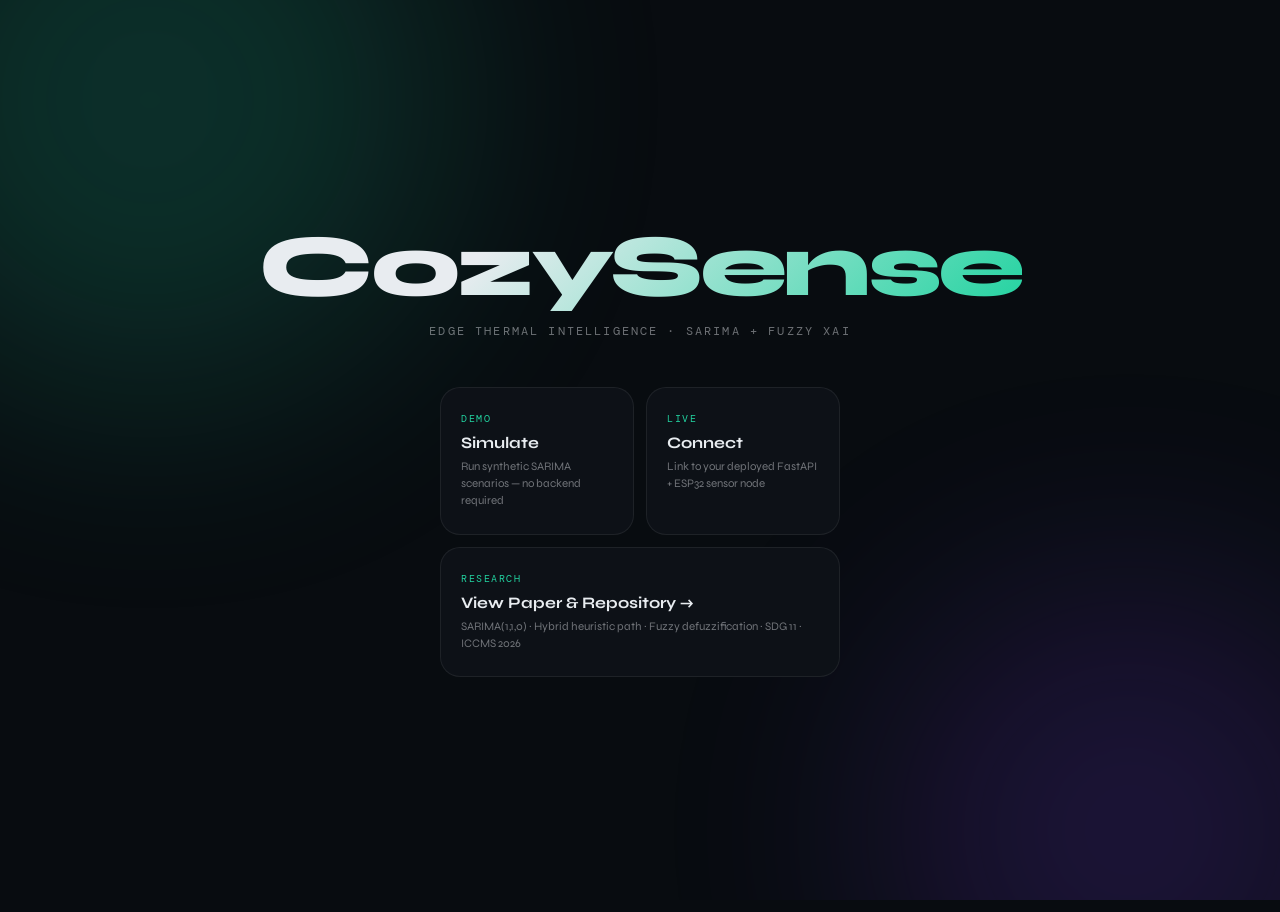
==== index.html @ 2d438de8 "feat: GitHub Pages frontend + Render deployment config" ====
<!DOCTYPE html>
<html lang="en">
<head>
  <meta charset="UTF-8" />
  <meta name="viewport" content="width=device-width, initial-scale=1.0, maximum-scale=1.0, user-scalable=no" />
  <title>CozySense | Edge Climate Intelligence</title>

  <link rel="preconnect" href="https://fonts.googleapis.com" />
  <link rel="preconnect" href="https://fonts.gstatic.com" crossorigin />
  <link href="https://fonts.googleapis.com/css2?family=DM+Mono:ital,wght@0,300;0,400;0,500;1,300&family=Syne:wght@400;600;700;800&display=swap" rel="stylesheet" />

  <style>
    /* ── DESIGN TOKENS ─────────────────────────────────────── */
    :root {
      --bg:         #080c10;
      --surface:    #0d1117;
      --surface2:   #131820;
      --border:     rgba(255,255,255,0.07);
      --border-hi:  rgba(255,255,255,0.15);
      --text:       #e8ecf0;
      --muted:      rgba(232,236,240,0.45);
      --mono:       'DM Mono', monospace;
      --sans:       'Syne', sans-serif;

      /* Semantic accent (updated by JS) */
      --accent:     #22d3a0;
      --accent-dim: rgba(34,211,160,0.12);

      /* State colours */
      --c-stable:   #22d3a0;   /* teal  */
      --c-warm:     #f59e0b;   /* amber */
      --c-hot:      #10b981;   /* green */
      --c-cold:     #60a5fa;   /* blue  */
      --c-danger:   #f87171;   /* red   */
      --c-econ:     #818cf8;   /* indigo */
    }

    *, *::before, *::after { box-sizing: border-box; margin: 0; padding: 0; }

    html, body {
      width: 100%; height: 100%; min-height: 100dvh;
      background: var(--bg);
      color: var(--text);
      font-family: var(--sans);
      overflow: hidden;
    }

    /* ── AMBIENT BACKGROUND ────────────────────────────────── */
    .ambient {
      position: fixed; inset: 0; z-index: 0; pointer-events: none;
      overflow: hidden;
    }
    .orb {
      position: absolute; border-radius: 50%;
      filter: blur(120px); opacity: 0.18;
      transition: background 2s ease, opacity 2s ease;
    }
    .orb-1 { width: 600px; height: 600px; top: -200px; left: -150px;  background: var(--accent); animation: drift1 25s infinite alternate ease-in-out; }
    .orb-2 { width: 500px; height: 500px; bottom: -180px; right: -100px; background: #7c3aed;       animation: drift2 30s infinite alternate ease-in-out; }
    @keyframes drift1 { to { transform: translate(80px, 60px); } }
    @keyframes drift2 { to { transform: translate(-60px, -80px); } }

    /* ── LAYOUT ────────────────────────────────────────────── */
    #app { position: relative; z-index: 1; height: 100dvh; display: flex; flex-direction: column; }

    /* ── SCREENS ────────────────────────────────────────────── */
    .screen {
      position: absolute; inset: 0;
      display: flex; flex-direction: column;
      align-items: center; justify-content: center;
      transition: opacity 0.5s ease, transform 0.5s ease;
    }
    .screen.hidden { opacity: 0; pointer-events: none; transform: translateY(12px); }

    /* ── ONBOARDING ─────────────────────────────────────────── */
    #screen-onboard { gap: 0; }

    .wordmark {
      font-family: var(--sans);
      font-size: clamp(3rem, 8vw, 5.5rem);
      font-weight: 800;
      letter-spacing: -0.04em;
      line-height: 1;
      background: linear-gradient(135deg, var(--text) 30%, var(--accent));
      -webkit-background-clip: text;
      -webkit-text-fill-color: transparent;
      background-clip: text;
    }
    .tagline {
      font-family: var(--mono);
      font-size: 0.75rem;
      color: var(--muted);
      letter-spacing: 0.18em;
      text-transform: uppercase;
      margin-top: 12px;
    }

    .mode-grid {
      display: grid;
      grid-template-columns: 1fr 1fr;
      gap: 12px;
      margin-top: 48px;
      width: min(400px, 90vw);
    }
    .mode-card {
      background: var(--surface);
      border: 1px solid var(--border);
      border-radius: 20px;
      padding: 24px 20px;
      cursor: pointer;
      transition: border-color 0.2s, background 0.2s, transform 0.15s;
      text-align: left;
    }
    .mode-card:hover { border-color: var(--border-hi); background: var(--surface2); transform: translateY(-2px); }
    .mode-card:active { transform: translateY(0); }
    .mode-card .label {
      font-size: 0.65rem;
      font-family: var(--mono);
      letter-spacing: 0.15em;
      text-transform: uppercase;
      color: var(--accent);
      margin-bottom: 8px;
    }
    .mode-card .title { font-size: 1rem; font-weight: 700; }
    .mode-card .desc  { font-size: 0.72rem; color: var(--muted); margin-top: 6px; line-height: 1.5; }
    .mode-card.full   { grid-column: span 2; }

    /* ── CONFIG MODAL ───────────────────────────────────────── */
    #screen-config { gap: 20px; }
    .config-box {
      background: var(--surface);
      border: 1px solid var(--border);
      border-radius: 24px;
      padding: 32px;
      width: min(420px, 90vw);
    }
    .config-box h2 { font-size: 1.1rem; font-weight: 700; margin-bottom: 6px; }
    .config-box p  { font-size: 0.78rem; color: var(--muted); margin-bottom: 24px; line-height: 1.55; }
    .field-label {
      font-family: var(--mono);
      font-size: 0.65rem;
      letter-spacing: 0.12em;
      text-transform: uppercase;
      color: var(--muted);
      margin-bottom: 8px;
      display: block;
    }
    .field-input {
      width: 100%; background: var(--bg);
      border: 1px solid var(--border);
      border-radius: 12px; padding: 12px 16px;
      color: var(--text); font-family: var(--mono); font-size: 0.85rem;
      outline: none; transition: border-color 0.2s;
    }
    .field-input:focus { border-color: var(--accent); }
    .field-hint { font-size: 0.7rem; color: var(--muted); margin-top: 6px; }
    .btn-primary {
      width: 100%; padding: 14px; border-radius: 14px;
      background: var(--accent); color: #000;
      font-family: var(--sans); font-size: 0.8rem; font-weight: 700;
      letter-spacing: 0.08em; text-transform: uppercase;
      border: none; cursor: pointer; margin-top: 24px;
      transition: opacity 0.2s, transform 0.15s;
    }
    .btn-primary:hover { opacity: 0.88; }
    .btn-primary:active { transform: scale(0.98); }
    .btn-ghost {
      background: none; border: 1px solid var(--border);
      color: var(--muted); width: 100%; padding: 12px;
      border-radius: 14px; font-family: var(--sans); font-size: 0.75rem;
      cursor: pointer; margin-top: 10px;
      transition: border-color 0.2s, color 0.2s;
    }
    .btn-ghost:hover { border-color: var(--border-hi); color: var(--text); }

    /* ── DASHBOARD ──────────────────────────────────────────── */
    #screen-dash {
      justify-content: flex-start;
      padding: 0;
      overflow-y: auto;
      overflow-x: hidden;
    }
    .dash-inner {
      width: min(420px, 100vw);
      padding: 24px 20px 32px;
      margin: 0 auto;
      display: flex;
      flex-direction: column;
      gap: 16px;
      min-height: 100dvh;
    }

    /* Top bar */
    .topbar {
      display: flex; align-items: center; justify-content: space-between;
      padding: 8px 0;
    }
    .topbar-brand { font-size: 0.9rem; font-weight: 800; letter-spacing: -0.02em; }
    .mode-badge {
      font-family: var(--mono);
      font-size: 0.6rem;
      letter-spacing: 0.15em;
      text-transform: uppercase;
      padding: 4px 10px;
      border-radius: 100px;
      border: 1px solid var(--border);
      color: var(--muted);
    }
    .mode-badge.live { border-color: var(--accent); color: var(--accent); }
    .topbar-exit {
      background: none; border: none; color: var(--muted); cursor: pointer;
      font-size: 0.7rem; font-family: var(--mono);
      letter-spacing: 0.1em; text-transform: uppercase;
      transition: color 0.2s; padding: 6px;
    }
    .topbar-exit:hover { color: var(--c-danger); }

    /* Status pill */
    .status-pill {
      display: inline-flex; align-items: center; gap: 8px;
      padding: 6px 14px;
      border-radius: 100px;
      border: 1px solid var(--border);
      background: var(--accent-dim);
      font-family: var(--mono);
      font-size: 0.65rem;
      letter-spacing: 0.12em;
      text-transform: uppercase;
      color: var(--accent);
      transition: all 0.4s ease;
      width: fit-content;
    }
    .pill-dot {
      width: 6px; height: 6px; border-radius: 50%;
      background: var(--accent);
      transition: background 0.4s ease;
    }
    .pill-dot.blink { animation: blink 0.8s infinite; }
    @keyframes blink { 0%,100%{opacity:1} 50%{opacity:0.2} }

    /* Main temp card */
    .temp-card {
      background: var(--surface);
      border: 1px solid var(--border);
      border-radius: 28px;
      padding: 32px 28px;
      position: relative;
      overflow: hidden;
      transition: border-color 0.4s ease;
    }
    .temp-card::before {
      content: '';
      position: absolute;
      inset: 0;
      background: radial-gradient(ellipse 60% 50% at 80% 20%, var(--accent-dim), transparent);
      pointer-events: none;
      transition: background 0.8s ease;
    }
    .temp-row { display: flex; align-items: flex-end; gap: 16px; }
    .temp-big {
      font-size: clamp(4.5rem, 16vw, 6.5rem);
      font-weight: 400;
      letter-spacing: -0.04em;
      line-height: 1;
      font-family: var(--sans);
      transition: color 0.4s ease;
    }
    .temp-unit { font-size: 1.8rem; color: var(--muted); margin-bottom: 12px; }
    .trend-badge {
      font-family: var(--mono);
      font-size: 0.68rem;
      letter-spacing: 0.1em;
      padding: 4px 10px;
      border-radius: 8px;
      background: var(--accent-dim);
      color: var(--accent);
      margin-bottom: 14px;
      transition: all 0.4s ease;
      align-self: center;
    }
    .cta-text {
      font-size: 0.82rem;
      line-height: 1.6;
      color: var(--muted);
      margin-top: 16px;
      min-height: 52px;
      transition: opacity 0.3s ease;
    }
    .cta-text.updating { opacity: 0.3; }

    /* Forecast grid */
    .forecast-grid { display: grid; grid-template-columns: 1fr 1fr; gap: 12px; }
    .forecast-card {
      background: var(--surface);
      border: 1px solid var(--border);
      border-radius: 20px;
      padding: 18px 20px;
      transition: border-color 0.3s;
    }
    .forecast-label {
      font-family: var(--mono);
      font-size: 0.6rem;
      letter-spacing: 0.15em;
      text-transform: uppercase;
      color: var(--muted);
      margin-bottom: 8px;
    }
    .forecast-val {
      font-size: 1.6rem;
      font-weight: 600;
      letter-spacing: -0.03em;
      transition: color 0.4s ease;
    }
    .forecast-sub {
      font-family: var(--mono);
      font-size: 0.62rem;
      color: var(--muted);
      margin-top: 4px;
    }

    /* Sparkline chart */
    .chart-card {
      background: var(--surface);
      border: 1px solid var(--border);
      border-radius: 20px;
      padding: 18px 20px;
    }
    .chart-header {
      display: flex; align-items: center; justify-content: space-between;
      margin-bottom: 14px;
    }
    .chart-title {
      font-family: var(--mono);
      font-size: 0.62rem;
      letter-spacing: 0.14em;
      text-transform: uppercase;
      color: var(--muted);
    }
    .chart-range {
      font-family: var(--mono); font-size: 0.62rem; color: var(--muted);
    }
    #sparkline { width: 100%; height: 80px; display: block; }

    /* XAI panel */
    .xai-card {
      background: var(--surface);
      border: 1px solid var(--border);
      border-radius: 20px;
      padding: 20px;
    }
    .xai-header {
      display: flex; align-items: center; gap: 10px; margin-bottom: 14px;
    }
    .xai-icon {
      width: 28px; height: 28px; border-radius: 8px;
      background: var(--accent-dim);
      display: flex; align-items: center; justify-content: center;
      flex-shrink: 0;
    }
    .xai-title {
      font-family: var(--mono);
      font-size: 0.62rem;
      letter-spacing: 0.14em;
      text-transform: uppercase;
      color: var(--muted);
    }
    .mu-bars { display: flex; flex-direction: column; gap: 8px; }
    .mu-row { display: flex; align-items: center; gap: 10px; }
    .mu-label { font-family: var(--mono); font-size: 0.65rem; color: var(--muted); width: 60px; flex-shrink: 0; }
    .mu-track { flex: 1; height: 4px; background: var(--border); border-radius: 100px; overflow: hidden; }
    .mu-fill  { height: 100%; border-radius: 100px; background: var(--accent); transition: width 0.6s ease; }
    .mu-val   { font-family: var(--mono); font-size: 0.62rem; color: var(--muted); width: 36px; text-align: right; }

    /* Demo scenario picker */
    .scenario-row {
      display: flex; gap: 8px; flex-wrap: wrap;
    }
    .scenario-btn {
      font-family: var(--mono);
      font-size: 0.6rem;
      letter-spacing: 0.1em;
      text-transform: uppercase;
      padding: 6px 12px;
      border-radius: 100px;
      border: 1px solid var(--border);
      background: none;
      color: var(--muted);
      cursor: pointer;
      transition: all 0.2s;
    }
    .scenario-btn:hover  { border-color: var(--accent); color: var(--accent); }
    .scenario-btn.active { border-color: var(--accent); color: var(--accent); background: var(--accent-dim); }

    /* Bottom controls */
    .controls {
      display: flex; gap: 10px; padding-top: 4px;
    }
    .ctrl-btn {
      flex: 1; padding: 14px;
      border-radius: 16px;
      border: 1px solid var(--border);
      background: var(--surface);
      color: var(--text);
      font-family: var(--sans); font-size: 0.72rem;
      font-weight: 700; letter-spacing: 0.05em;
      text-transform: uppercase; cursor: pointer;
      transition: all 0.2s;
    }
    .ctrl-btn:hover { border-color: var(--border-hi); }
    .ctrl-btn.danger { color: var(--c-danger); border-color: rgba(248,113,113,0.3); }
    .ctrl-btn.danger:hover { background: rgba(248,113,113,0.08); }

    /* ── ANOMALY FLASH ──────────────────────────────────────── */
    .anomaly-flash {
      position: fixed; inset: 0; z-index: 100;
      background: rgba(245, 158, 11, 0.08);
      pointer-events: none;
      opacity: 0;
      transition: opacity 0.3s ease;
    }
    .anomaly-flash.show { animation: flash-pulse 1.2s ease-in-out; }
    @keyframes flash-pulse {
      0%,100% { opacity: 0; }
      30%      { opacity: 1; }
    }

    /* Loader */
    .loader-ring {
      width: 36px; height: 36px;
      border: 3px solid var(--border);
      border-top-color: var(--accent);
      border-radius: 50%;
      animation: spin 0.9s linear infinite;
    }
    @keyframes spin { to { transform: rotate(360deg); } }

    .boot-state {
      display: flex; flex-direction: column; align-items: center; gap: 14px;
      padding: 40px 0;
    }
    .boot-msg {
      font-family: var(--mono); font-size: 0.65rem;
      letter-spacing: 0.2em; text-transform: uppercase; color: var(--muted);
    }

    /* Responsive */
    @media (max-width: 380px) {
      .temp-big { font-size: 4rem; }
      .dash-inner { padding: 16px 14px 28px; }
    }
  </style>
</head>
<body>

<div class="ambient">
  <div class="orb orb-1"></div>
  <div class="orb orb-2"></div>
</div>
<div class="anomaly-flash" id="anomaly-flash"></div>

<div id="app">

  <!-- ═══════════════════════════════ ONBOARDING ══ -->
  <div class="screen" id="screen-onboard">
    <div class="wordmark">CozySense</div>
    <div class="tagline">Edge Thermal Intelligence · SARIMA + Fuzzy XAI</div>

    <div class="mode-grid">
      <div class="mode-card" onclick="enterDemo()">
        <div class="label">Demo</div>
        <div class="title">Simulate</div>
        <div class="desc">Run synthetic SARIMA scenarios — no backend required</div>
      </div>
      <div class="mode-card" onclick="enterConfig()">
        <div class="label">Live</div>
        <div class="title">Connect</div>
        <div class="desc">Link to your deployed FastAPI + ESP32 sensor node</div>
      </div>
      <div class="mode-card full" onclick="window.open('https://github.com/clemweb3/limiting-factor-iot-forecast','_blank')">
        <div class="label">Research</div>
        <div class="title">View Paper & Repository →</div>
        <div class="desc">SARIMA(1,1,0) · Hybrid heuristic path · Fuzzy defuzzification · SDG 11 · ICCMS 2026</div>
      </div>
    </div>
  </div>

  <!-- ═══════════════════════════════ LIVE CONFIG ══ -->
  <div class="screen hidden" id="screen-config">
    <div class="config-box">
      <h2>Connect Live Backend</h2>
      <p>Point to your deployed FastAPI server. The frontend will poll <code style="font-family:var(--mono);font-size:0.8em;color:var(--accent)">/status</code> every 5 seconds.</p>

      <label class="field-label" for="api-url">Backend URL</label>
      <input class="field-input" id="api-url" type="url"
             placeholder="https://your-app.onrender.com"
             value="" />
      <div class="field-hint">Deployed on Render, Railway, or any public host</div>

      <button class="btn-primary" onclick="connectLive()">Connect & Launch</button>
      <button class="btn-ghost"   onclick="goBack()">← Back</button>
    </div>
  </div>

  <!-- ═══════════════════════════════ DASHBOARD ══ -->
  <div class="screen hidden" id="screen-dash">
    <div class="dash-inner">

      <!-- Top bar -->
      <div class="topbar">
        <span class="topbar-brand">CozySense</span>
        <span class="mode-badge" id="mode-badge">DEMO</span>
        <button class="topbar-exit" onclick="exitSession()">Exit</button>
      </div>

      <!-- Status pill -->
      <div>
        <div class="status-pill" id="status-pill">
          <span class="pill-dot" id="pill-dot"></span>
          <span id="pill-text">Initializing</span>
        </div>
      </div>

      <!-- Temp card -->
      <div class="temp-card" id="temp-card">
        <div class="temp-row">
          <div class="temp-big" id="temp-display">--</div>
          <div class="temp-unit">°C</div>
          <div class="trend-badge" id="trend-badge">-- trend</div>
        </div>
        <div class="cta-text" id="cta-text">Waiting for first reading…</div>
      </div>

      <!-- Forecast -->
      <div class="forecast-grid">
        <div class="forecast-card">
          <div class="forecast-label">30 min outlook</div>
          <div class="forecast-val" id="fc-30">--</div>
          <div class="forecast-sub" id="fc-30-delta">--</div>
        </div>
        <div class="forecast-card">
          <div class="forecast-label">60 min outlook</div>
          <div class="forecast-val" id="fc-60">--</div>
          <div class="forecast-sub" id="fc-60-delta">--</div>
        </div>
      </div>

      <!-- Sparkline -->
      <div class="chart-card">
        <div class="chart-header">
          <span class="chart-title">Temperature history</span>
          <span class="chart-range" id="chart-range">-- samples</span>
        </div>
        <svg id="sparkline" viewBox="0 0 380 80" preserveAspectRatio="none"></svg>
      </div>

      <!-- XAI fuzzy panel -->
      <div class="xai-card">
        <div class="xai-header">
          <div class="xai-icon">
            <svg width="14" height="14" viewBox="0 0 24 24" fill="none" stroke="currentColor" stroke-width="2" stroke-linecap="round">
              <path d="M12 2L2 7l10 5 10-5-10-5z"/><path d="M2 17l10 5 10-5"/><path d="M2 12l10 5 10-5"/>
            </svg>
          </div>
          <span class="xai-title">Fuzzy membership · XAI transparency</span>
        </div>
        <div class="mu-bars">
          <div class="mu-row">
            <span class="mu-label">μ Heat</span>
            <div class="mu-track"><div class="mu-fill" id="mu-heat" style="width:0%"></div></div>
            <span class="mu-val" id="mu-heat-val">0.00</span>
          </div>
          <div class="mu-row">
            <span class="mu-label">μ Warm</span>
            <div class="mu-track"><div class="mu-fill" id="mu-warm" style="width:0%;background:var(--c-warm)"></div></div>
            <span class="mu-val" id="mu-warm-val">0.00</span>
          </div>
          <div class="mu-row">
            <span class="mu-label">μ Cold</span>
            <div class="mu-track"><div class="mu-fill" id="mu-cold" style="width:0%;background:var(--c-cold)"></div></div>
            <span class="mu-val" id="mu-cold-val">0.00</span>
          </div>
        </div>
      </div>

      <!-- Demo scenario picker (only in demo mode) -->
      <div id="scenario-panel">
        <div class="chart-title" style="margin-bottom:10px">Inject scenario</div>
        <div class="scenario-row">
          <button class="scenario-btn active" onclick="setScenario('stable')"        id="sc-stable">Stable</button>
          <button class="scenario-btn"        onclick="setScenario('morning_rise')"  id="sc-morning_rise">Morning rise</button>
          <button class="scenario-btn"        onclick="setScenario('thermal_shock')" id="sc-thermal_shock">Thermal shock</button>
          <button class="scenario-btn"        onclick="setScenario('cold_event')"    id="sc-cold_event">Cold event</button>
          <button class="scenario-btn"        onclick="setScenario('proactive')"     id="sc-proactive">Proactive</button>
        </div>
      </div>

      <!-- Controls -->
      <div class="controls">
        <button class="ctrl-btn" id="pause-btn" onclick="togglePause()">Pause</button>
        <button class="ctrl-btn danger"          onclick="exitSession()">Exit</button>
      </div>

    </div>
  </div><!-- /screen-dash -->

</div><!-- /app -->

<script>
/* ─────────────────────────────────────────────────────────
   CozySense Frontend Engine v3
   Handles: Demo mode (in-browser SARIMA simulation),
            Live mode (polls /status from external FastAPI),
            Fuzzy membership display, sparkline chart,
            Anomaly state management, theme transitions
   ───────────────────────────────────────────────────────── */

// ── STATE ─────────────────────────────────────────────────
const State = {
  mode:           null,    // 'demo' | 'live'
  apiUrl:         '',
  paused:         false,
  scenario:       'stable',
  interval:       null,
  history:        [],       // {temp, p30, p60, state, cmd, cta, ts}[]
  lastAnomaly:    null,
  anomalyCounter: 0,
  ANOMALY_COOLDOWN: 5,

  // Demo-mode SARIMA approximation state
  demo: {
    step:       0,
    base:       25.0,
    window:     [],
    WARM_THRESHOLD: 27.0,
    HOT_LIMIT:      30.0,
    COLD_VALLEY:    18.0,
    SPIKE_HEAT:     1.5,
    SPIKE_COLD:    -2.0,
    ANOMALY_COOLDOWN_SAMPLES: 5,
    _anomalyActive:  false,
    _anomalyType:    null,
    _cooldownCount:  0,
  }
};

// ── SCENARIO DEFINITIONS ──────────────────────────────────
const SCENARIOS = {
  stable:        { base: 25.0, amp: 1.2, freq: 0.08, noise: 0.25, hum: 60 },
  morning_rise:  { base: 22.0, amp: 4.0, freq: 0.04, noise: 0.4,  hum: 65 },
  thermal_shock: { base: 25.0, amp: 0.5, freq: 0.05, noise: 0.2,  hum: 55, shock: true },
  cold_event:    { base: 17.0, amp: 0.8, freq: 0.06, noise: 0.35, hum: 72 },
  proactive:     { base: 27.8, amp: 1.5, freq: 0.07, noise: 0.2,  hum: 58 },
};

// ── NAVIGATION ────────────────────────────────────────────
function show(id) {
  document.querySelectorAll('.screen').forEach(s => {
    s.classList.toggle('hidden', s.id !== id);
  });
}

function enterDemo() {
  State.mode = 'demo';
  resetDemoState();
  document.getElementById('mode-badge').textContent = 'DEMO';
  document.getElementById('mode-badge').classList.remove('live');
  document.getElementById('scenario-panel').style.display = '';
  show('screen-dash');
  startPolling();
}

function enterConfig() {
  show('screen-config');
}

function connectLive() {
  const url = document.getElementById('api-url').value.trim().replace(/\/$/, '');
  if (!url) { alert('Please enter a backend URL.'); return; }
  State.mode   = 'live';
  State.apiUrl = url;
  document.getElementById('mode-badge').textContent = 'LIVE';
  document.getElementById('mode-badge').classList.add('live');
  document.getElementById('scenario-panel').style.display = 'none';
  show('screen-dash');
  startPolling();
}

function goBack() { show('screen-onboard'); }

function exitSession() {
  stopPolling();
  resetDemoState();
  State.history = [];
  show('screen-onboard');
  setTheme('stable');
  document.getElementById('temp-display').textContent = '--';
  document.getElementById('cta-text').textContent = 'Waiting for first reading…';
  document.getElementById('pill-text').textContent = 'Initializing';
  clearSparkline();
}

// ── POLLING ───────────────────────────────────────────────
function startPolling() {
  stopPolling();
  tick(); // immediate first tick
  State.interval = setInterval(tick, State.mode === 'demo' ? 3000 : 5000);
}

function stopPolling() {
  if (State.interval) { clearInterval(State.interval); State.interval = null; }
}

function togglePause() {
  State.paused = !State.paused;
  const btn = document.getElementById('pause-btn');
  btn.textContent = State.paused ? 'Resume' : 'Pause';
  if (!State.paused) tick();
}

async function tick() {
  if (State.paused) return;
  try {
    if (State.mode === 'demo') {
      const reading = generateDemoReading();
      applyReading(reading);
    } else {
      const res  = await fetch(`${State.apiUrl}/status`, { cache: 'no-store' });
      if (!res.ok) throw new Error(`HTTP ${res.status}`);
      const data = await res.json();
      if (data.status === 'no_data') return;
      applyReading({
        temp:  data.temperature,
        p30:   data.forecast_30m,
        p60:   data.forecast_60m,
        state: data.state,
        cmd:   data.command,
        cta:   data.cta,
        trend: data.trend,
      });
      // Also fetch history for sparkline
      fetchHistory();
    }
  } catch(e) {
    console.warn('[CozySense] Poll error:', e.message);
    document.getElementById('pill-text').textContent = 'Reconnecting…';
  }
}

async function fetchHistory() {
  try {
    const res  = await fetch(`${State.apiUrl}/history?limit=20`, { cache: 'no-store' });
    const data = await res.json();
    if (Array.isArray(data)) {
      const histTemps = data.map(r => r.temperature);
      drawSparkline(histTemps);
      document.getElementById('chart-range').textContent = `${histTemps.length} samples`;
    }
  } catch(e) { /* silent */ }
}

// ── DEMO SARIMA SIMULATION ────────────────────────────────
// Approximates SARIMA(1,1,0) s=288 behaviour:
//   - Diurnal sine wave as seasonal component
//   - AR(1) smoothing on the residual
//   - Heuristic spike detection (mirrors Python logic exactly)

function resetDemoState() {
  const d = State.demo;
  d.step = 0;
  d.window = [];
  d._anomalyActive  = false;
  d._anomalyType    = null;
  d._cooldownCount  = 0;
}

function randn() {
  // Box-Muller transform for Gaussian noise
  const u = 1 - Math.random();
  const v = Math.random();
  return Math.sqrt(-2.0 * Math.log(u)) * Math.cos(2.0 * Math.PI * v);
}

function generateDemoReading() {
  const d   = State.demo;
  const sc  = SCENARIOS[State.scenario];
  d.step++;

  // Seasonal component (diurnal)
  const seasonal = sc.amp * Math.sin(sc.freq * d.step + (State.scenario === 'morning_rise' ? -1.0 : 0));

  // Thermal shock injection (thermal_shock scenario: spike at step 8)
  let shock = 0;
  if (sc.shock && d.step % 20 === 8) shock = 2.5;

  // Gaussian sensor noise
  const noise = randn() * sc.noise;

  const currentTemp = parseFloat((sc.base + seasonal + shock + noise).toFixed(2));
  const clampedTemp = Math.max(10, Math.min(45, currentTemp));

  // Sliding window (mirrors Python deque maxlen=10)
  d.window.push(clampedTemp);
  if (d.window.length > 10) d.window.shift();

  // ── SARIMA-style persistence forecast (Path A simplified) ──
  // Use AR(1) extrapolation: p(t+n) ≈ current + n * slope
  let p30 = clampedTemp;
  let p60 = clampedTemp;
  if (d.window.length >= 4) {
    const recent = d.window.slice(-4);
    const slope  = (recent[recent.length-1] - recent[0]) / (recent.length - 1);
    // 30 min = 6 samples × slope; 60 min = 12 samples × slope
    p30 = parseFloat((clampedTemp + 6  * slope * 0.6).toFixed(2));
    p60 = parseFloat((clampedTemp + 12 * slope * 0.6).toFixed(2));
  }

  // ── Spike detection (mirrors Python _detect_spike exactly) ──
  let spikeDir = null, spikeMu = 0;
  if (d.window.length >= 6) {
    const earlyMean  = (d.window[0] + d.window[1] + d.window[2]) / 3;
    const recentMean = (d.window[d.window.length-3] + d.window[d.window.length-2] + d.window[d.window.length-1]) / 3;
    const delta      = recentMean - earlyMean;

    if (delta > d.SPIKE_HEAT) {
      spikeDir = 'HEAT';
      const critical = d.SPIKE_HEAT * 2;
      spikeMu  = Math.min(1, (delta - d.SPIKE_HEAT) / (critical - d.SPIKE_HEAT));
      const biasScale = Math.min(delta / d.SPIKE_HEAT, 2.0);
      p30 += parseFloat((2.0 * biasScale).toFixed(2));
      p60 += parseFloat((4.0 * biasScale).toFixed(2));
    } else if (delta < d.SPIKE_COLD) {
      spikeDir = 'COLD';
      const critical = d.SPIKE_COLD * 2;
      spikeMu  = Math.min(1, (Math.abs(delta) - Math.abs(d.SPIKE_COLD)) / (Math.abs(critical) - Math.abs(d.SPIKE_COLD)));
      const biasScale = Math.min(Math.abs(delta) / Math.abs(d.SPIKE_COLD), 2.0);
      p30 -= parseFloat((2.0 * biasScale).toFixed(2));
      p60 -= parseFloat((4.0 * biasScale).toFixed(2));
    }
  }

  // ── Cooldown tick ──────────────────────────────────────
  if (d._cooldownCount > 0) {
    d._cooldownCount--;
    if (d._cooldownCount === 0) { d._anomalyActive = false; d._anomalyType = null; }
  }

  // ── Fuzzy inference ────────────────────────────────────
  let cmd = 'RED_ON', state = 'STABLE', cta = '';

  // Priority 1: Anomaly
  if (spikeDir && !d._anomalyActive) {
    d._anomalyActive  = true;
    d._anomalyType    = spikeDir;
    d._cooldownCount  = d.ANOMALY_COOLDOWN_SAMPLES;
  }
  if (d._anomalyActive) {
    if (d._anomalyType === 'HEAT') {
      cmd = 'YELLOW_BLINK'; state = 'ANOMALY_HEAT';
      cta = spikeMu >= 0.8 ? 'CRITICAL: Extreme thermal surge. Maximum cooling override engaged.'
          : spikeMu >= 0.4 ? 'Significant heat rise in progress. Proactive cooling intensified.'
          :                  'Thermal drift upward detected. Monitoring set points.';
    } else {
      cmd = 'BLUE_BLINK'; state = 'ANOMALY_COLD';
      cta = spikeMu >= 0.8 ? 'CRITICAL: Rapid temperature drop. Heating systems prioritised.'
          : spikeMu >= 0.4 ? 'Unusual cooling event in progress. Conserving heat proactively.'
          :                  'Mild decrease noted. Adjusting energy protocols.';
    }
  } else {
    // Priority 2: Active cooling
    const muHeat = clampedTemp >= d.HOT_LIMIT ? 1.0
        : clampedTemp <= d.WARM_THRESHOLD ? 0.0
        : (clampedTemp - d.WARM_THRESHOLD) / (d.HOT_LIMIT - d.WARM_THRESHOLD);

    if (muHeat >= 1.0) {
      cmd = 'GREEN_ON'; state = 'ACTIVE_COOLING';
      cta = 'Comfort threshold breached. Active cooling engaged.';
    } else {
      const muP30 = p30 >= d.HOT_LIMIT ? 1.0
          : p30 <= d.WARM_THRESHOLD ? 0.0
          : (p30 - d.WARM_THRESHOLD) / (d.HOT_LIMIT - d.WARM_THRESHOLD);

      // Priority 3: Proactive
      if (muP30 > 0.4) {
        cmd = 'YELLOW_BLINK'; state = 'PROACTIVE_PREP';
        cta = `Warming trend forecasted (Confidence: ${(muP30*100).toFixed(0)}%). Pre-cooling in ~20 min.`;
      // Priority 4: Economy
      } else if (clampedTemp <= d.COLD_VALLEY) {
        cmd = 'BLUE_ON'; state = 'ECONOMY_MODE';
        cta = 'Ambient temperature is low. Appliances suspended for energy savings.';
      // Priority 5: Stable
      } else {
        const stable = [
          'Environment is stable. Monitoring diurnal baseline.',
          'Thermal equilibrium maintained. SARIMA tracking background fluctuations.',
          'All parameters nominal. System in predictive watch-mode.'
        ];
        cta = stable[d.step % stable.length];
      }
    }
  }

  return { temp: clampedTemp, p30, p60, state, cmd, cta, trend: p30 > clampedTemp ? 'rising' : 'cooling' };
}

// ── APPLY READING → UI ────────────────────────────────────
function applyReading(r) {
  // Push to history
  State.history.push({ ...r, ts: Date.now() });
  if (State.history.length > 40) State.history.shift();

  // Theme
  setTheme(r.state, r.cmd);

  // Anomaly flash
  if (r.state.includes('ANOMALY') && State.lastAnomaly !== r.state) {
    triggerAnomalyFlash(r.state);
  }
  State.lastAnomaly = r.state.includes('ANOMALY') ? r.state : null;

  // Temp display
  document.getElementById('temp-display').textContent = r.temp.toFixed(1);

  // CTA
  const ctaEl = document.getElementById('cta-text');
  ctaEl.classList.add('updating');
  setTimeout(() => {
    ctaEl.textContent = r.cta;
    ctaEl.classList.remove('updating');
  }, 150);

  // Trend badge
  const trendEl = document.getElementById('trend-badge');
  trendEl.textContent = r.trend === 'rising' ? '▲ rising' : '▼ cooling';

  // Forecasts
  document.getElementById('fc-30').textContent = r.p30.toFixed(1) + '°';
  document.getElementById('fc-60').textContent = r.p60.toFixed(1) + '°';
  const d30 = (r.p30 - r.temp).toFixed(2);
  const d60 = (r.p60 - r.temp).toFixed(2);
  document.getElementById('fc-30-delta').textContent = (d30 >= 0 ? '+' : '') + d30 + '°C Δ';
  document.getElementById('fc-60-delta').textContent = (d60 >= 0 ? '+' : '') + d60 + '°C Δ';

  // Fuzzy membership bars
  updateMuBars(r.temp, r.p30);

  // Sparkline (demo uses internal history)
  if (State.mode === 'demo') {
    const temps = State.history.map(h => h.temp);
    drawSparkline(temps);
    document.getElementById('chart-range').textContent = `${temps.length} samples`;
  }

  // Status pill
  updatePill(r.state, r.cmd);
}

// ── THEME SYSTEM ──────────────────────────────────────────
const THEMES = {
  STABLE:        { accent: '#22d3a0', dim: 'rgba(34,211,160,0.12)'  },
  PROACTIVE_PREP:{ accent: '#f59e0b', dim: 'rgba(245,158,11,0.12)'  },
  ACTIVE_COOLING:{ accent: '#10b981', dim: 'rgba(16,185,129,0.12)'  },
  ANOMALY_HEAT:  { accent: '#fb923c', dim: 'rgba(251,146,60,0.14)'  },
  ANOMALY_COLD:  { accent: '#60a5fa', dim: 'rgba(96,165,250,0.12)'  },
  ECONOMY_MODE:  { accent: '#818cf8', dim: 'rgba(129,140,248,0.12)' },
};

function setTheme(state) {
  const key   = Object.keys(THEMES).find(k => state.includes(k)) || 'STABLE';
  const theme = THEMES[key];
  document.documentElement.style.setProperty('--accent',     theme.accent);
  document.documentElement.style.setProperty('--accent-dim', theme.dim);
  document.querySelector('.orb-1').style.background = theme.accent;
}

function updatePill(state, cmd) {
  const label = state.replace(/_/g, ' ');
  document.getElementById('pill-text').textContent = label;
  const dot = document.getElementById('pill-dot');
  dot.classList.toggle('blink', cmd.includes('BLINK'));
}

// ── ANOMALY FLASH ─────────────────────────────────────────
function triggerAnomalyFlash(state) {
  const el    = document.getElementById('anomaly-flash');
  const color = state.includes('COLD') ? 'rgba(96,165,250,0.1)' : 'rgba(251,146,60,0.1)';
  el.style.background = color;
  el.classList.remove('show');
  void el.offsetWidth; // force reflow
  el.classList.add('show');
  setTimeout(() => el.classList.remove('show'), 1400);
}

// ── FUZZY MEMBERSHIP BARS ─────────────────────────────────
const WARM_THRESHOLD = 27.0;
const HOT_LIMIT      = 30.0;
const COLD_VALLEY    = 18.0;
const STABLE_COMFORT = 24.0;

function muHeat(t) {
  if (t <= WARM_THRESHOLD) return 0;
  if (t >= HOT_LIMIT)      return 1;
  return (t - WARM_THRESHOLD) / (HOT_LIMIT - WARM_THRESHOLD);
}
function muWarm(t) {
  if (t <= STABLE_COMFORT) return 0;
  if (t >= WARM_THRESHOLD) return 1;
  return (t - STABLE_COMFORT) / (WARM_THRESHOLD - STABLE_COMFORT);
}
function muCold(t) {
  if (t <= COLD_VALLEY)    return 1;
  if (t >= STABLE_COMFORT) return 0;
  return (STABLE_COMFORT - t) / (STABLE_COMFORT - COLD_VALLEY);
}

function updateMuBars(temp, p30) {
  const mh = muHeat(temp);
  const mw = muWarm(temp);
  const mc = muCold(temp);

  document.getElementById('mu-heat').style.width     = (mh * 100).toFixed(1) + '%';
  document.getElementById('mu-heat-val').textContent = mh.toFixed(2);
  document.getElementById('mu-warm').style.width     = (mw * 100).toFixed(1) + '%';
  document.getElementById('mu-warm-val').textContent = mw.toFixed(2);
  document.getElementById('mu-cold').style.width     = (mc * 100).toFixed(1) + '%';
  document.getElementById('mu-cold-val').textContent = mc.toFixed(2);
}

// ── SPARKLINE ─────────────────────────────────────────────
function drawSparkline(temps) {
  const svg = document.getElementById('sparkline');
  if (!temps || temps.length < 2) return;
  const W = 380, H = 80, PAD = 4;
  const min = Math.min(...temps) - 0.5;
  const max = Math.max(...temps) + 0.5;
  const range = max - min || 1;

  const pts = temps.map((t, i) => {
    const x = PAD + (i / (temps.length - 1)) * (W - PAD * 2);
    const y = H - PAD - ((t - min) / range) * (H - PAD * 2);
    return `${x.toFixed(1)},${y.toFixed(1)}`;
  });

  // Area fill path
  const first = pts[0].split(',');
  const last  = pts[pts.length - 1].split(',');
  const areaPath = `M${first[0]},${H} L${pts.join(' L')} L${last[0]},${H} Z`;

  const accent = getComputedStyle(document.documentElement).getPropertyValue('--accent').trim();

  svg.innerHTML = `
    <defs>
      <linearGradient id="sg" x1="0" y1="0" x2="0" y2="1">
        <stop offset="0%"   stop-color="${accent}" stop-opacity="0.3"/>
        <stop offset="100%" stop-color="${accent}" stop-opacity="0.02"/>
      </linearGradient>
    </defs>
    <path d="${areaPath}" fill="url(#sg)" />
    <polyline points="${pts.join(' ')}" fill="none"
              stroke="${accent}" stroke-width="1.5"
              stroke-linecap="round" stroke-linejoin="round"/>
    <circle cx="${last[0]}" cy="${last[1]}" r="3" fill="${accent}"/>
  `;
}

function clearSparkline() {
  document.getElementById('sparkline').innerHTML = '';
}

// ── SCENARIO SWITCHER ─────────────────────────────────────
function setScenario(name) {
  State.scenario = name;
  resetDemoState();
  State.history  = [];
  clearSparkline();

  document.querySelectorAll('.scenario-btn').forEach(b => b.classList.remove('active'));
  const btn = document.getElementById('sc-' + name);
  if (btn) btn.classList.add('active');
}
</script>
</body>
</html>
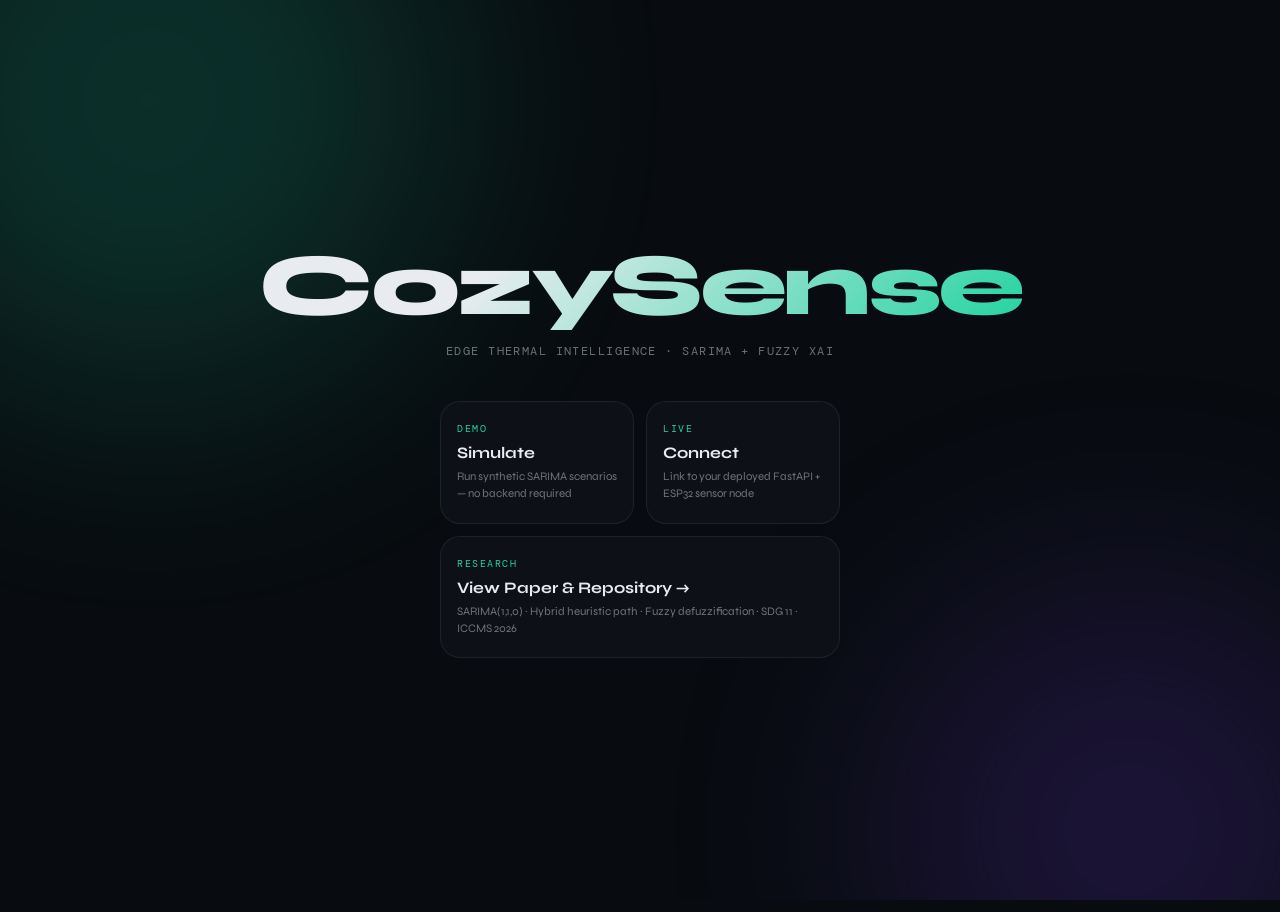
==== commit def47861: "fix: add index.html to repo root for GitHub Pages" ====
--- a/index.html
+++ b/index.html
@@ -73,14 +73,16 @@
     .screen.hidden { opacity: 0; pointer-events: none; transform: translateY(12px); }
 
     /* ── ONBOARDING ─────────────────────────────────────────── */
-    #screen-onboard { gap: 0; }
+    #screen-onboard { gap: 0; padding: 24px 20px; overflow: hidden; }
 
     .wordmark {
       font-family: var(--sans);
-      font-size: clamp(3rem, 8vw, 5.5rem);
+      font-size: clamp(2.4rem, 11vw, 5.5rem); /* FIX: scales down on narrow mobile */
       font-weight: 800;
       letter-spacing: -0.04em;
       line-height: 1;
+      max-width: 90vw;           /* FIX: never bleeds past viewport */
+      text-align: center;
       background: linear-gradient(135deg, var(--text) 30%, var(--accent));
       -webkit-background-clip: text;
       -webkit-text-fill-color: transparent;
@@ -88,25 +90,28 @@
     }
     .tagline {
       font-family: var(--mono);
-      font-size: 0.75rem;
+      font-size: clamp(0.55rem, 2.2vw, 0.75rem); /* FIX: scales with viewport */
       color: var(--muted);
-      letter-spacing: 0.18em;
+      letter-spacing: 0.12em;
       text-transform: uppercase;
       margin-top: 12px;
+      text-align: center;
+      max-width: 88vw;           /* FIX: prevents awkward single-word wrap */
+      line-height: 1.6;
     }
 
     .mode-grid {
       display: grid;
       grid-template-columns: 1fr 1fr;
       gap: 12px;
-      margin-top: 48px;
-      width: min(400px, 90vw);
+      margin-top: 40px;
+      width: min(400px, 88vw);
     }
     .mode-card {
       background: var(--surface);
       border: 1px solid var(--border);
       border-radius: 20px;
-      padding: 24px 20px;
+      padding: 20px 16px;
       cursor: pointer;
       transition: border-color 0.2s, background 0.2s, transform 0.15s;
       text-align: left;
@@ -193,18 +198,19 @@
     /* Top bar */
     .topbar {
       display: flex; align-items: center; justify-content: space-between;
-      padding: 8px 0;
-    }
-    .topbar-brand { font-size: 0.9rem; font-weight: 800; letter-spacing: -0.02em; }
+      padding: 6px 0; gap: 8px;
+    }
+    .topbar-brand { font-size: 0.88rem; font-weight: 800; letter-spacing: -0.02em; flex-shrink: 0; }
     .mode-badge {
       font-family: var(--mono);
-      font-size: 0.6rem;
-      letter-spacing: 0.15em;
+      font-size: 0.58rem;
+      letter-spacing: 0.12em;
       text-transform: uppercase;
-      padding: 4px 10px;
+      padding: 4px 9px;
       border-radius: 100px;
       border: 1px solid var(--border);
       color: var(--muted);
+      flex-shrink: 0;
     }
     .mode-badge.live { border-color: var(--accent); color: var(--accent); }
     .topbar-exit {
@@ -242,48 +248,60 @@
     .temp-card {
       background: var(--surface);
       border: 1px solid var(--border);
-      border-radius: 28px;
-      padding: 32px 28px;
+      border-radius: 24px;
+      padding: 20px 16px;
       position: relative;
-      overflow: hidden;
+      overflow: visible;        /* FIX: was 'hidden', clipped large temp number */
       transition: border-color 0.4s ease;
     }
     .temp-card::before {
       content: '';
       position: absolute;
       inset: 0;
+      border-radius: 24px;     /* match parent so pseudo-el doesn't bleed */
       background: radial-gradient(ellipse 60% 50% at 80% 20%, var(--accent-dim), transparent);
       pointer-events: none;
       transition: background 0.8s ease;
-    }
-    .temp-row { display: flex; align-items: flex-end; gap: 16px; }
+      overflow: hidden;
+    }
+    .temp-row {
+      display: flex;
+      align-items: flex-end;
+      gap: 10px;
+      flex-wrap: wrap;          /* FIX: wrap on very small screens */
+    }
     .temp-big {
-      font-size: clamp(4.5rem, 16vw, 6.5rem);
+      font-size: clamp(3.8rem, 18vw, 5.8rem);  /* FIX: tighter clamp for mobile */
       font-weight: 400;
       letter-spacing: -0.04em;
       line-height: 1;
       font-family: var(--sans);
       transition: color 0.4s ease;
     }
-    .temp-unit { font-size: 1.8rem; color: var(--muted); margin-bottom: 12px; }
+    .temp-unit {
+      font-size: 1.5rem;
+      color: var(--muted);
+      margin-bottom: 8px;
+    }
     .trend-badge {
       font-family: var(--mono);
-      font-size: 0.68rem;
-      letter-spacing: 0.1em;
-      padding: 4px 10px;
+      font-size: 0.65rem;
+      letter-spacing: 0.08em;
+      padding: 4px 9px;
       border-radius: 8px;
       background: var(--accent-dim);
       color: var(--accent);
-      margin-bottom: 14px;
+      margin-bottom: 8px;
       transition: all 0.4s ease;
       align-self: center;
+      white-space: nowrap;      /* FIX: prevent trend text from wrapping */
     }
     .cta-text {
-      font-size: 0.82rem;
+      font-size: 0.8rem;
       line-height: 1.6;
       color: var(--muted);
-      margin-top: 16px;
-      min-height: 52px;
+      margin-top: 14px;
+      min-height: 48px;
       transition: opacity 0.3s ease;
     }
     .cta-text.updating { opacity: 0.3; }
@@ -445,8 +463,18 @@
 
     /* Responsive */
     @media (max-width: 380px) {
-      .temp-big { font-size: 4rem; }
-      .dash-inner { padding: 16px 14px 28px; }
+      .temp-big        { font-size: 3.6rem; }
+      .dash-inner      { padding: 14px 12px 24px; gap: 12px; }
+      .temp-card       { padding: 20px 16px; }
+      .forecast-card   { padding: 14px 14px; }
+      .forecast-val    { font-size: 1.35rem; }
+      .wordmark        { font-size: 2.8rem; }
+      .mode-grid       { margin-top: 32px; gap: 10px; }
+      .mode-card       { padding: 18px 16px; }
+    }
+    @media (max-width: 320px) {
+      .temp-big        { font-size: 3rem; }
+      .temp-unit       { font-size: 1.2rem; }
     }
   </style>
 </head>
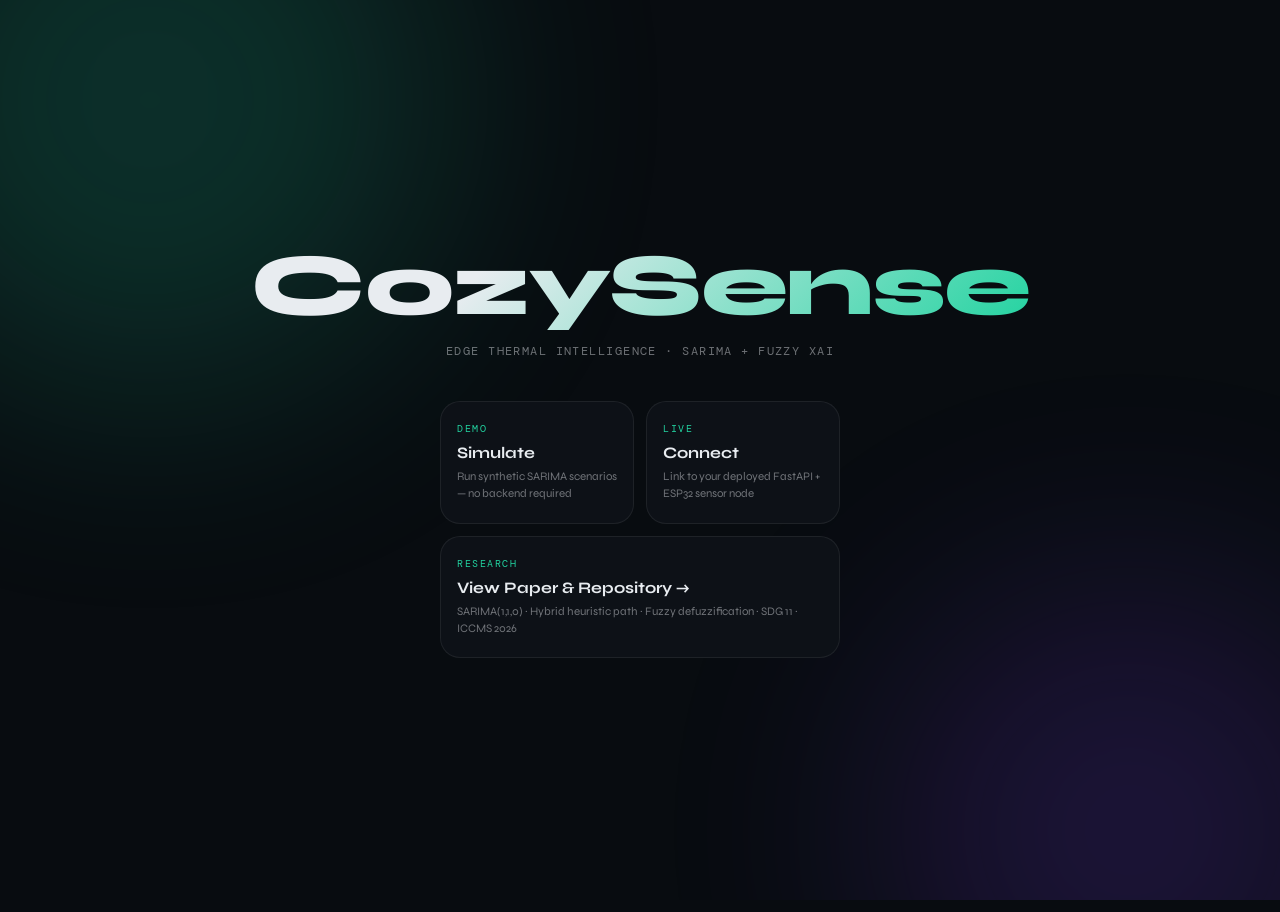
==== commit 4fae8064: "fixed clippings" ====
--- a/index.html
+++ b/index.html
@@ -73,15 +73,15 @@
     .screen.hidden { opacity: 0; pointer-events: none; transform: translateY(12px); }
 
     /* ── ONBOARDING ─────────────────────────────────────────── */
-    #screen-onboard { gap: 0; padding: 24px 20px; overflow: hidden; }
+    #screen-onboard { gap: 0; padding: 24px 16px; overflow: clip; }
 
     .wordmark {
       font-family: var(--sans);
-      font-size: clamp(2.4rem, 11vw, 5.5rem); /* FIX: scales down on narrow mobile */
+      font-size: clamp(1.5rem, 7vw, 5.5rem);
       font-weight: 800;
-      letter-spacing: -0.04em;
+      letter-spacing: -0.02em;
       line-height: 1;
-      max-width: 90vw;           /* FIX: never bleeds past viewport */
+      max-width: 86vw;           /* FIX: never bleeds past viewport */
       text-align: center;
       background: linear-gradient(135deg, var(--text) 30%, var(--accent));
       -webkit-background-clip: text;
@@ -468,7 +468,7 @@
       .temp-card       { padding: 20px 16px; }
       .forecast-card   { padding: 14px 14px; }
       .forecast-val    { font-size: 1.35rem; }
-      .wordmark        { font-size: 2.8rem; }
+      .wordmark        { font-size: clamp(1.4rem, 6.5vw, 2.8rem); letter-spacing: -0.01em; }
       .mode-grid       { margin-top: 32px; gap: 10px; }
       .mode-card       { padding: 18px 16px; }
     }
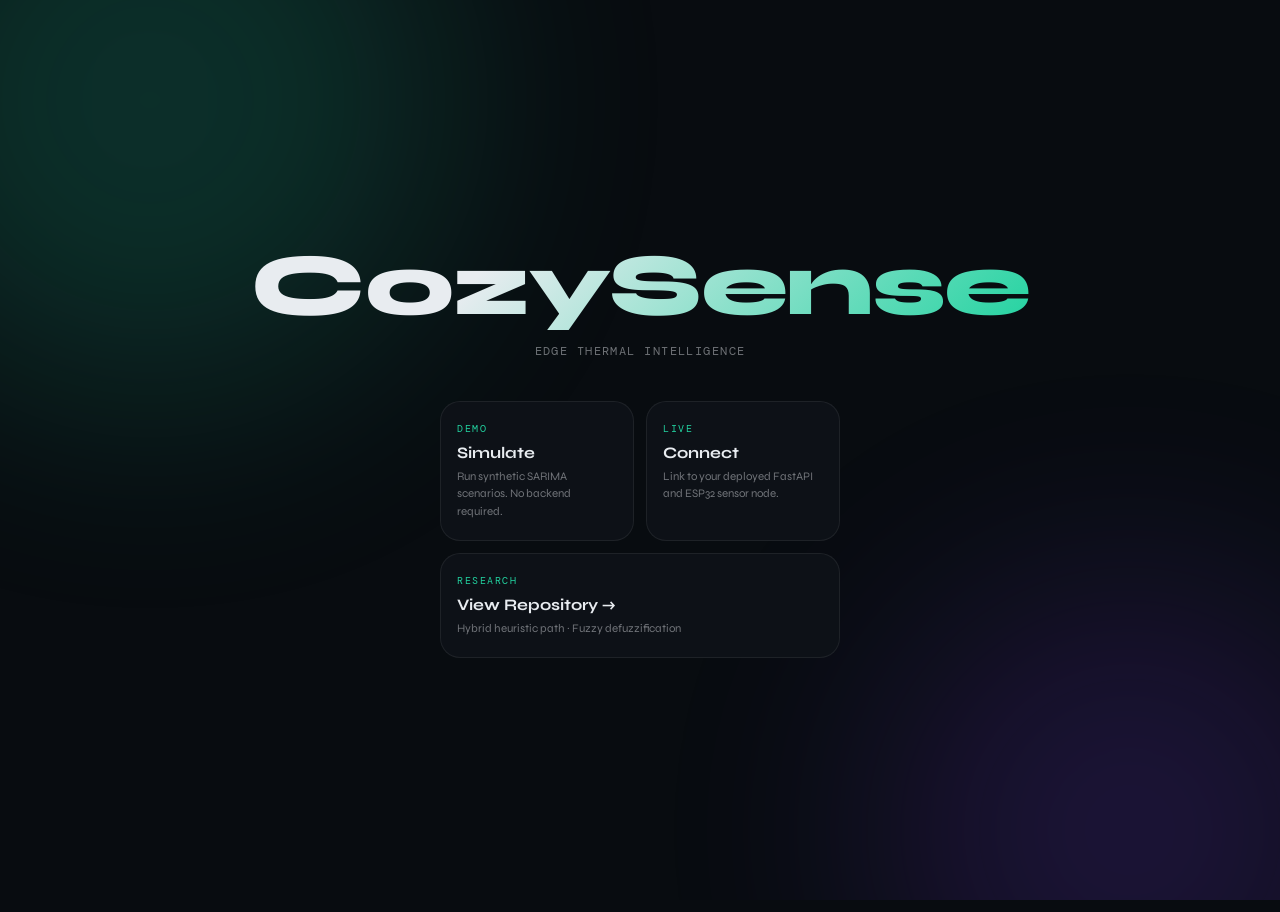
==== commit 1e611c69: "fixed taglines and descriptions to be more concise and punchy, per feedback from user testing. See c" ====
--- a/index.html
+++ b/index.html
@@ -491,23 +491,23 @@
   <!-- ═══════════════════════════════ ONBOARDING ══ -->
   <div class="screen" id="screen-onboard">
     <div class="wordmark">CozySense</div>
-    <div class="tagline">Edge Thermal Intelligence · SARIMA + Fuzzy XAI</div>
+    <div class="tagline">Edge Thermal Intelligence </div>
 
     <div class="mode-grid">
       <div class="mode-card" onclick="enterDemo()">
         <div class="label">Demo</div>
         <div class="title">Simulate</div>
-        <div class="desc">Run synthetic SARIMA scenarios — no backend required</div>
+        <div class="desc">Run synthetic SARIMA scenarios. No backend required. </div>
       </div>
       <div class="mode-card" onclick="enterConfig()">
         <div class="label">Live</div>
         <div class="title">Connect</div>
-        <div class="desc">Link to your deployed FastAPI + ESP32 sensor node</div>
+        <div class="desc">Link to your deployed FastAPI and ESP32 sensor node. </div>
       </div>
       <div class="mode-card full" onclick="window.open('https://github.com/clemweb3/limiting-factor-iot-forecast','_blank')">
-        <div class="label">Research</div>
-        <div class="title">View Paper & Repository →</div>
-        <div class="desc">SARIMA(1,1,0) · Hybrid heuristic path · Fuzzy defuzzification · SDG 11 · ICCMS 2026</div>
+        <div class="label">Research </div>
+        <div class="title">View Repository →</div>
+        <div class="desc"> Hybrid heuristic path · Fuzzy defuzzification </div>
       </div>
     </div>
   </div>
